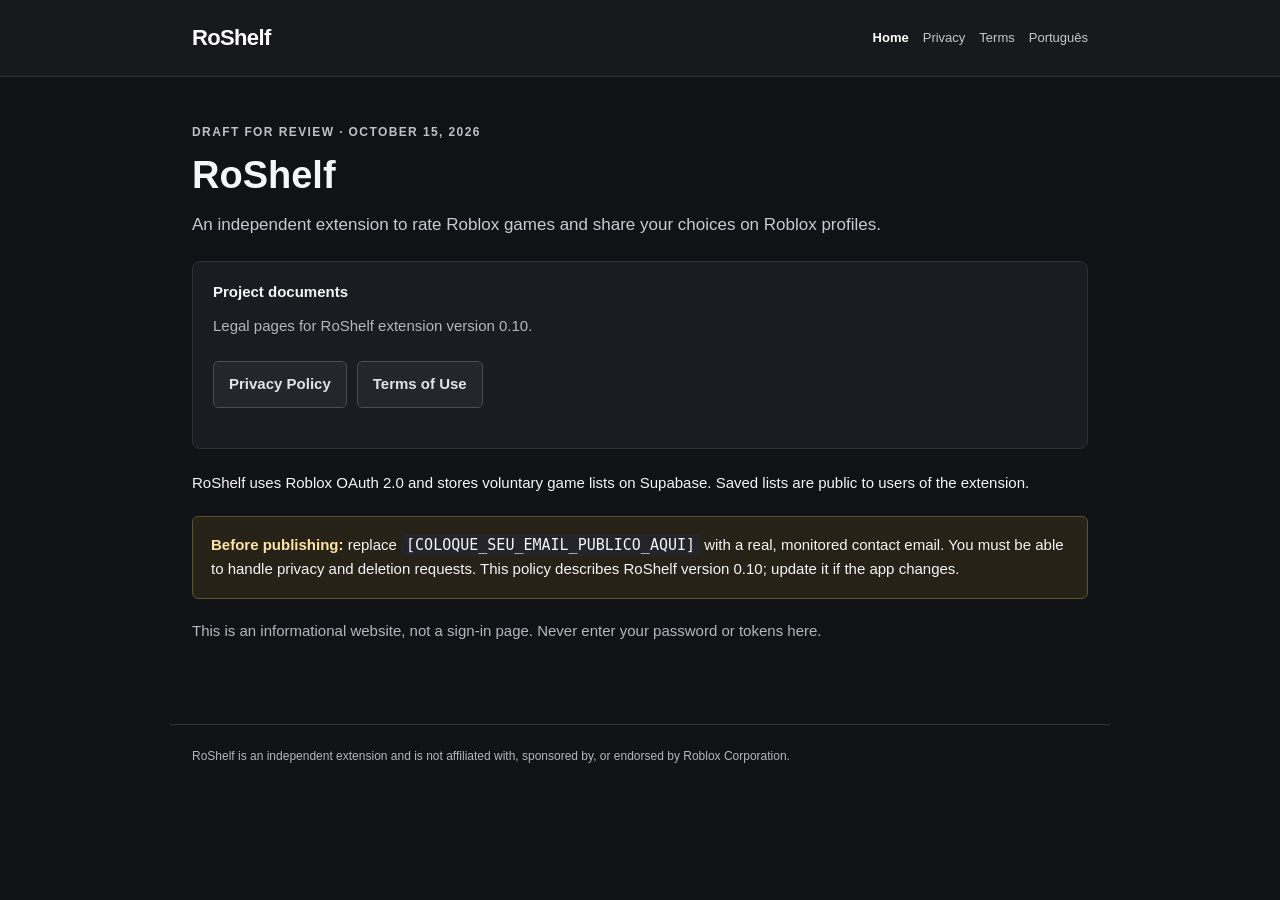
==== index-en.html @ 7918378f "Add files via upload" ====
<!doctype html><html lang="en"><head><meta charset="utf-8"><meta name="viewport" content="width=device-width,initial-scale=1"><meta name="robots" content="index,follow"><title>Home | RoShelf</title><meta name="description" content="Home do RoShelf, extensão independente de listas de jogos Roblox."><link rel="stylesheet" href="style.css"></head><body><header><div><a class="brand" href="index-en.html">RoShelf</a><nav aria-label="Navigation"><a class=current href="index-en.html">Home</a><a  href="privacy.html">Privacy</a><a  href="terms.html">Terms</a><a  href="index.html">Português</a></nav></div></header><main><p class="eyebrow">Draft for review · October 15, 2026</p><h1>RoShelf</h1><p class="lead">An independent extension to rate Roblox games and share your choices on Roblox profiles.</p><div class="panel"><strong>Project documents</strong><p class="muted">Legal pages for RoShelf extension version 0.10.</p><div class="links"><a href="privacy.html">Privacy Policy</a><a href="terms.html">Terms of Use</a></div></div><p>RoShelf uses Roblox OAuth 2.0 and stores voluntary game lists on Supabase. Saved lists are public to users of the extension.</p><aside class="note"><strong>Before publishing:</strong> replace <code>[COLOQUE_SEU_EMAIL_PUBLICO_AQUI]</code> with a real, monitored contact email. You must be able to handle privacy and deletion requests. This policy describes RoShelf version 0.10; update it if the app changes.</aside><p class="muted">This is an informational website, not a sign-in page. Never enter your password or tokens here.</p></main><footer>RoShelf is an independent extension and is not affiliated with, sponsored by, or endorsed by Roblox Corporation.</footer></body></html>
---- style.css ----
:root{color-scheme:dark;--bg:#111216;--panel:#1b1c21;--line:#303137;--txt:#f5f6f7;--muted:#b6b7bd;--accent:#eeeeef}*{box-sizing:border-box}body{margin:0;background:var(--bg);font-family:Arial,Helvetica,sans-serif;color:var(--txt);line-height:1.65;font-size:15px}a{color:#e2e3e6;text-underline-offset:3px}a:hover{color:white}header{border-bottom:1px solid var(--line);background:#18191d}header>div{max-width:940px;margin:auto;padding:20px 22px;display:flex;align-items:center;justify-content:space-between;gap:20px}nav{display:flex;flex-wrap:wrap;gap:14px;font-size:13px}nav a{text-decoration:none;color:#c6c7cc}nav a.current{color:#fff;font-weight:700}.brand{color:white;text-decoration:none;font-size:22px;font-weight:850;letter-spacing:-.65px}main{max-width:940px;margin:0 auto;padding:36px 22px 70px}.lead{font-size:17px;color:#c9cbd0;max-width:750px}.eyebrow{font-size:12px;text-transform:uppercase;letter-spacing:1.4px;color:#bfc1c7;font-weight:700}h1{font-size:clamp(27px,5vw,38px);line-height:1.2;margin:10px 0 12px}h2{font-size:19px;margin:32px 0 10px;border-top:1px solid #292b31;padding-top:25px}h3{font-size:16px;margin:18px 0 8px}p{margin:10px 0}li{margin:8px 0}ul{padding-left:22px}.note{padding:16px 18px;border:1px solid #5e5130;background:#272218;border-radius:6px;margin:20px 0}.note strong{color:#ffe5a4}.panel{border:1px solid var(--line);background:var(--panel);border-radius:8px;padding:18px 20px;margin:22px 0}.muted{color:var(--muted)}.links{display:flex;gap:10px;flex-wrap:wrap;margin:22px 0}.links a{border:1px solid #4a4b53;background:#25262c;border-radius:5px;padding:10px 15px;text-decoration:none;font-weight:700}.links a:hover{background:#35363e}footer{border-top:1px solid var(--line);color:var(--muted);padding:22px;max-width:940px;margin:auto;font-size:12px}.meta{font-size:13px;color:var(--muted)}code{font-family:Consolas,monospace;background:#24252b;padding:2px 5px;border-radius:4px;overflow-wrap:anywhere}@media(max-width:600px){header>div{display:block}nav{margin-top:8px}main{padding-top:24px}}
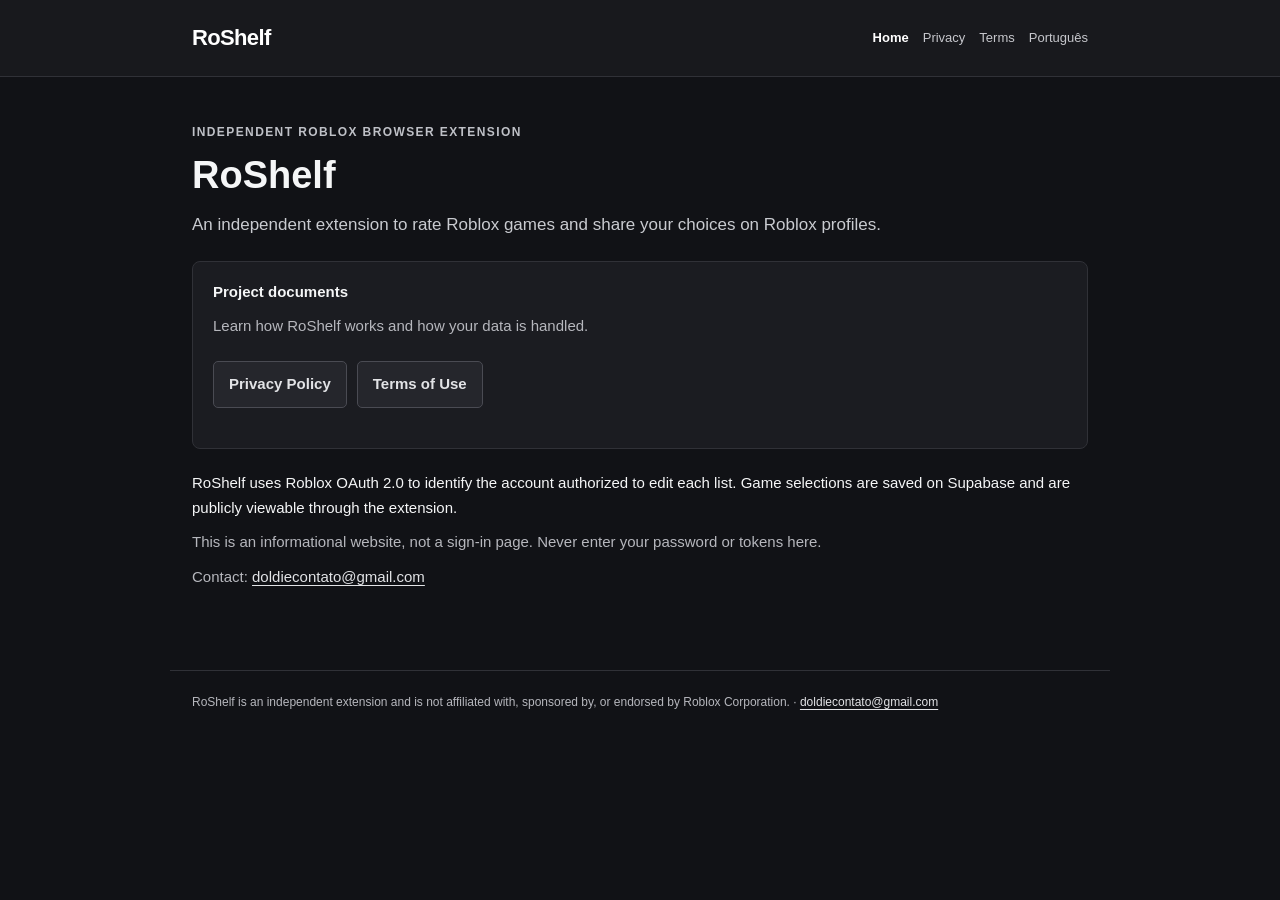
==== commit 54d00022: "Add files via upload" ====
--- a/index-en.html
+++ b/index-en.html
@@ -1 +1,83 @@
-<!doctype html><html lang="en"><head><meta charset="utf-8"><meta name="viewport" content="width=device-width,initial-scale=1"><meta name="robots" content="index,follow"><title>Home | RoShelf</title><meta name="description" content="Home do RoShelf, extensão independente de listas de jogos Roblox."><link rel="stylesheet" href="style.css"></head><body><header><div><a class="brand" href="index-en.html">RoShelf</a><nav aria-label="Navigation"><a class=current href="index-en.html">Home</a><a  href="privacy.html">Privacy</a><a  href="terms.html">Terms</a><a  href="index.html">Português</a></nav></div></header><main><p class="eyebrow">Draft for review · October 15, 2026</p><h1>RoShelf</h1><p class="lead">An independent extension to rate Roblox games and share your choices on Roblox profiles.</p><div class="panel"><strong>Project documents</strong><p class="muted">Legal pages for RoShelf extension version 0.10.</p><div class="links"><a href="privacy.html">Privacy Policy</a><a href="terms.html">Terms of Use</a></div></div><p>RoShelf uses Roblox OAuth 2.0 and stores voluntary game lists on Supabase. Saved lists are public to users of the extension.</p><aside class="note"><strong>Before publishing:</strong> replace <code>[COLOQUE_SEU_EMAIL_PUBLICO_AQUI]</code> with a real, monitored contact email. You must be able to handle privacy and deletion requests. This policy describes RoShelf version 0.10; update it if the app changes.</aside><p class="muted">This is an informational website, not a sign-in page. Never enter your password or tokens here.</p></main><footer>RoShelf is an independent extension and is not affiliated with, sponsored by, or endorsed by Roblox Corporation.</footer></body></html>+<!DOCTYPE html>
+<html lang="en">
+ <head>
+  <meta charset="utf-8"/>
+  <meta content="width=device-width,initial-scale=1" name="viewport"/>
+  <meta content="index,follow" name="robots"/>
+  <title>
+   Home | RoShelf
+  </title>
+  <meta content="RoShelf is an independent browser extension for organizing Roblox games and viewing shared lists." name="description"/>
+  <link href="style.css" rel="stylesheet"/>
+ </head>
+ <body>
+  <header>
+   <div>
+    <a class="brand" href="index-en.html">
+     RoShelf
+    </a>
+    <nav aria-label="Navigation">
+     <a class="current" href="index-en.html">
+      Home
+     </a>
+     <a href="privacy.html">
+      Privacy
+     </a>
+     <a href="terms.html">
+      Terms
+     </a>
+     <a href="index.html">
+      Português
+     </a>
+    </nav>
+   </div>
+  </header>
+  <main>
+   <p class="eyebrow">
+    INDEPENDENT ROBLOX BROWSER EXTENSION
+   </p>
+   <h1>
+    RoShelf
+   </h1>
+   <p class="lead">
+    An independent extension to rate Roblox games and share your choices on Roblox profiles.
+   </p>
+   <div class="panel">
+    <strong>
+     Project documents
+    </strong>
+    <p class="muted">
+     Learn how RoShelf works and how your data is handled.
+    </p>
+    <div class="links">
+     <a href="privacy.html">
+      Privacy Policy
+     </a>
+     <a href="terms.html">
+      Terms of Use
+     </a>
+    </div>
+   </div>
+   <p>
+    RoShelf uses Roblox OAuth 2.0 to identify the account authorized to edit each list. Game selections are saved on Supabase and are publicly viewable through the extension.
+   </p>
+   <p class="muted">
+    This is an informational website, not a sign-in page. Never enter your password or tokens here.
+   </p>
+   <p class="muted">
+    Contact:
+    <a href="mailto:doldiecontato@gmail.com">
+     doldiecontato@gmail.com
+    </a>
+   </p>
+  </main>
+  <footer>
+   RoShelf is an independent extension and is not affiliated with, sponsored by, or endorsed by Roblox Corporation.
+   ·
+   <a href="mailto:doldiecontato@gmail.com">
+    doldiecontato@gmail.com
+   </a>
+  </footer>
+ </body>
+</html>
+
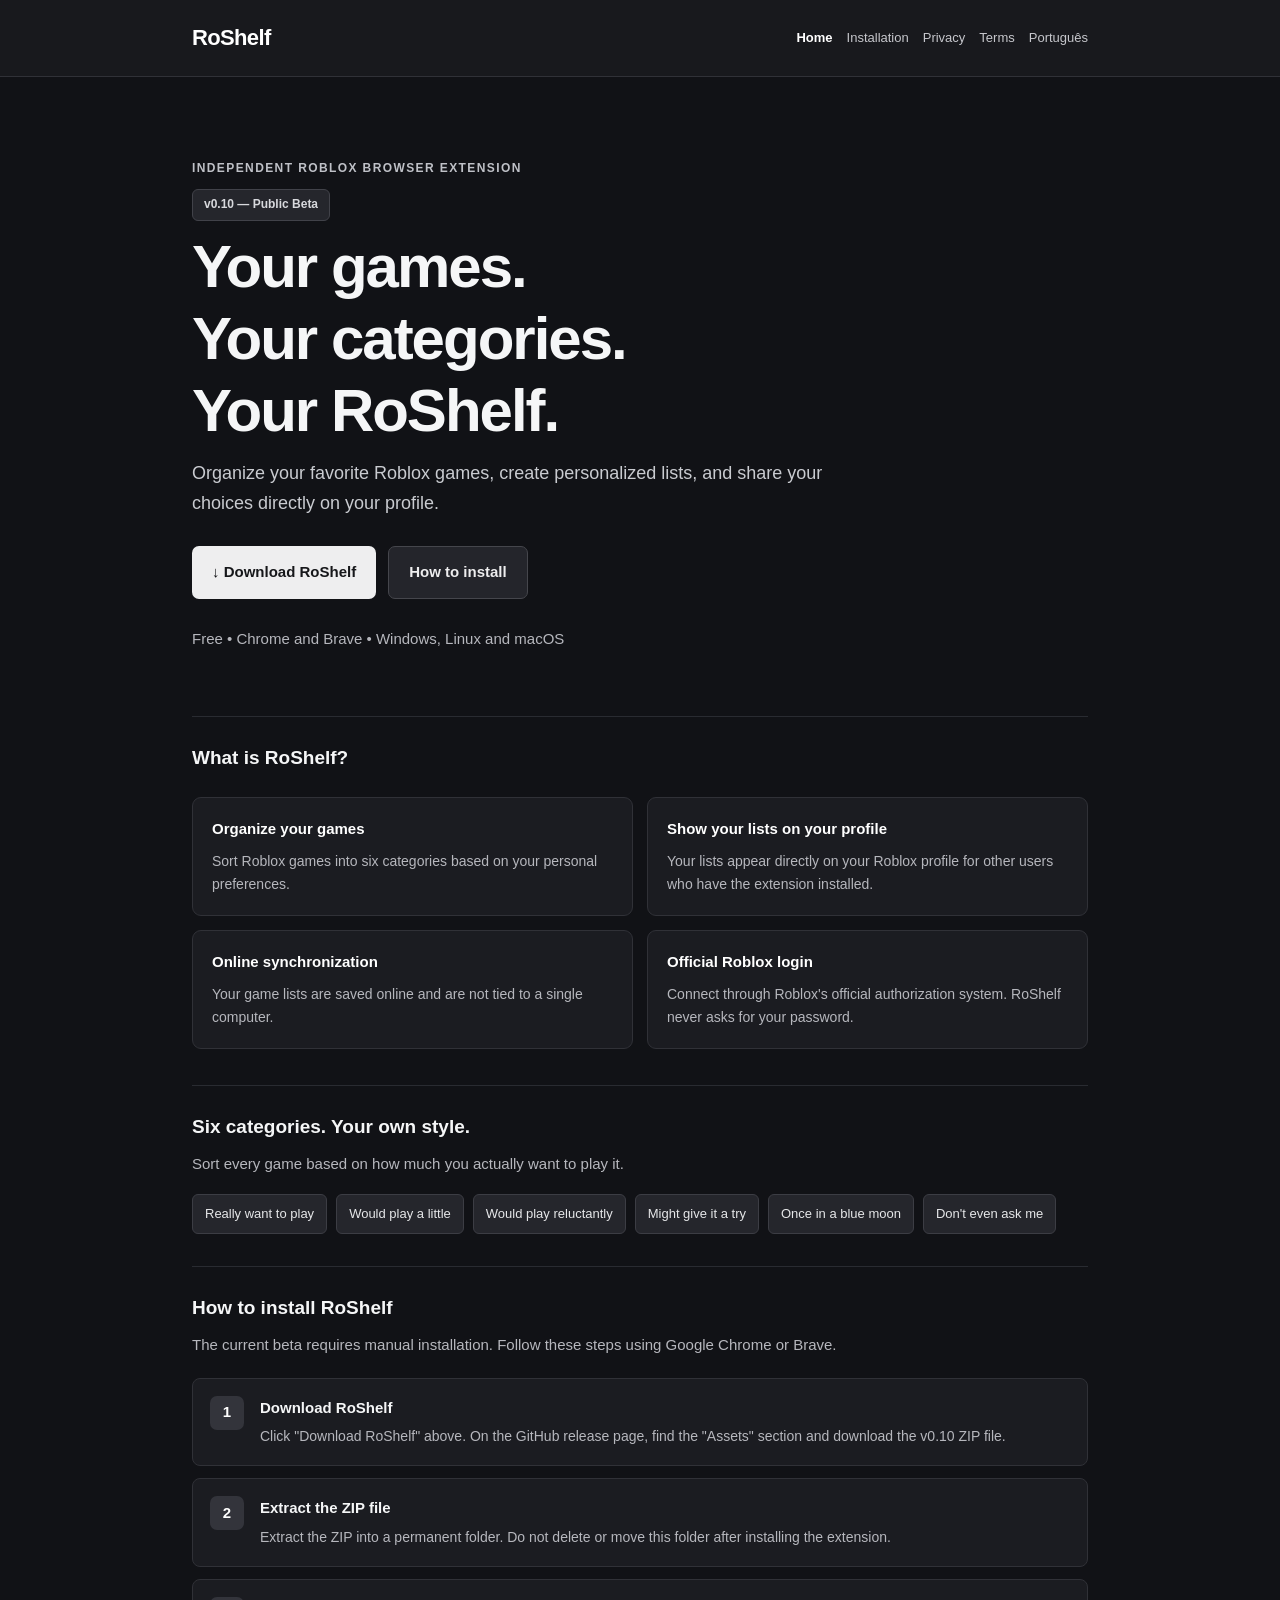
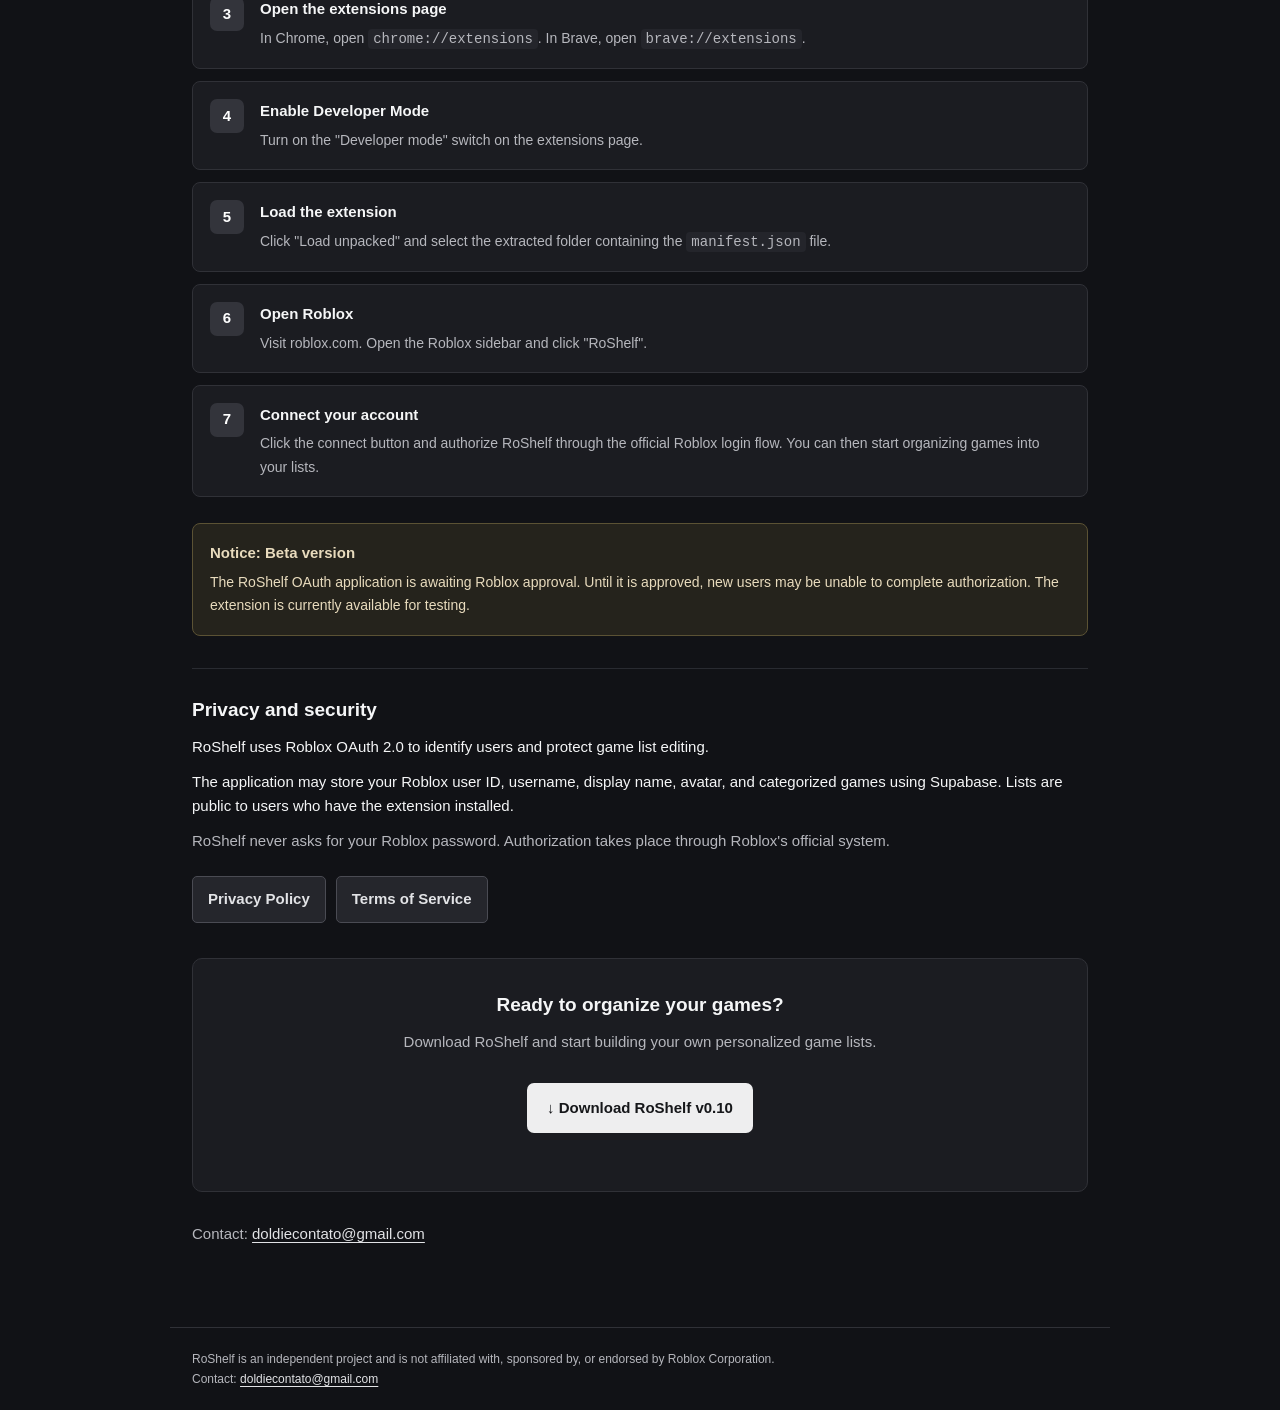
==== commit fbfb94fd: "Revamp index-en.html for RoShelf extension Updated the HTML structure and content for the RoShelf ex" ====
--- a/index-en.html
+++ b/index-en.html
@@ -1,83 +1,562 @@
+
 <!DOCTYPE html>
 <html lang="en">
- <head>
-  <meta charset="utf-8"/>
-  <meta content="width=device-width,initial-scale=1" name="viewport"/>
-  <meta content="index,follow" name="robots"/>
-  <title>
-   Home | RoShelf
-  </title>
-  <meta content="RoShelf is an independent browser extension for organizing Roblox games and viewing shared lists." name="description"/>
-  <link href="style.css" rel="stylesheet"/>
- </head>
- <body>
-  <header>
-   <div>
-    <a class="brand" href="index-en.html">
-     RoShelf
+<head>
+  <meta charset="UTF-8">
+  <meta name="viewport" content="width=device-width, initial-scale=1">
+
+  <title>RoShelf — Organize Your Roblox Games</title>
+  <meta name="description" content="Install RoShelf to organize Roblox games into categories and share your lists on your profile.">
+
+  <link rel="stylesheet" href="style.css">
+
+  <style>
+    .hero {
+      padding: 36px 0 22px;
+    }
+
+    .hero h1 {
+      font-size: clamp(36px, 7vw, 60px);
+      letter-spacing: -2px;
+    }
+
+    .hero .lead {
+      max-width: 660px;
+      font-size: 18px;
+    }
+
+    .version {
+      display: inline-block;
+      padding: 5px 11px;
+      background: #25262c;
+      border: 1px solid #414249;
+      border-radius: 6px;
+      color: #d8d9dd;
+      font-size: 12px;
+      font-weight: bold;
+    }
+
+    .buttons {
+      display: flex;
+      gap: 12px;
+      flex-wrap: wrap;
+      margin: 28px 0;
+    }
+
+    .btn {
+      display: inline-flex;
+      align-items: center;
+      justify-content: center;
+      padding: 13px 20px;
+      border-radius: 7px;
+      text-decoration: none;
+      font-weight: 700;
+      transition: background .2s;
+    }
+
+    .btn-primary {
+      background: #eeeeef;
+      color: #16171a;
+    }
+
+    .btn-primary:hover {
+      background: #cfd0d4;
+      color: #16171a;
+    }
+
+    .btn-secondary {
+      background: #24252b;
+      color: #eeeeef;
+      border: 1px solid #45464c;
+    }
+
+    .btn-secondary:hover {
+      background: #34353b;
+    }
+
+    .feature-grid {
+      display: grid;
+      grid-template-columns: repeat(2, 1fr);
+      gap: 14px;
+      margin: 24px 0 36px;
+    }
+
+    .feature {
+      background: #1b1c21;
+      border: 1px solid #303137;
+      border-radius: 9px;
+      padding: 19px;
+    }
+
+    .feature strong {
+      display: block;
+      margin-bottom: 8px;
+      color: #fff;
+    }
+
+    .feature p {
+      color: #b6b7bd;
+      font-size: 14px;
+      margin: 0;
+    }
+
+    .steps {
+      display: grid;
+      gap: 12px;
+      margin-top: 20px;
+    }
+
+    .step {
+      display: flex;
+      gap: 16px;
+      align-items: flex-start;
+      padding: 17px;
+      background: #1b1c21;
+      border: 1px solid #303137;
+      border-radius: 8px;
+    }
+
+    .number {
+      display: flex;
+      justify-content: center;
+      align-items: center;
+      min-width: 34px;
+      height: 34px;
+      border-radius: 7px;
+      background: #33343b;
+      color: #fff;
+      font-weight: bold;
+    }
+
+    .step strong {
+      display: block;
+      margin-bottom: 5px;
+    }
+
+    .step p {
+      margin: 0;
+      color: #b6b7bd;
+      font-size: 14px;
+    }
+
+    .categories {
+      display: flex;
+      flex-wrap: wrap;
+      gap: 9px;
+      margin-top: 17px;
+    }
+
+    .category {
+      background: #25262c;
+      border: 1px solid #3c3d44;
+      padding: 8px 12px;
+      border-radius: 6px;
+      font-size: 13px;
+      color: #e6e7e9;
+    }
+
+    .notice {
+      background: #25231c;
+      border: 1px solid #5b5234;
+      border-radius: 8px;
+      padding: 17px;
+      margin: 26px 0;
+      color: #e8dbbd;
+    }
+
+    .notice strong {
+      display: block;
+      margin-bottom: 6px;
+    }
+
+    .notice p {
+      margin: 0;
+      font-size: 14px;
+    }
+
+    .install-bottom {
+      text-align: center;
+      background: #1b1c21;
+      border: 1px solid #303137;
+      padding: 30px 20px;
+      border-radius: 10px;
+      margin-top: 35px;
+    }
+
+    .install-bottom .buttons {
+      justify-content: center;
+    }
+
+    @media (max-width: 600px) {
+      .feature-grid {
+        grid-template-columns: 1fr;
+      }
+
+      .hero {
+        padding-top: 15px;
+      }
+
+      .buttons .btn {
+        width: 100%;
+      }
+    }
+  </style>
+</head>
+
+<body>
+
+<header>
+  <div>
+    <a class="brand" href="index-en.html">RoShelf</a>
+
+    <nav aria-label="Navigation">
+      <a class="current" href="index-en.html">Home</a>
+      <a href="#installation">Installation</a>
+      <a href="privacy.html">Privacy</a>
+      <a href="terms.html">Terms</a>
+      <a href="index.html">Português</a>
+    </nav>
+  </div>
+</header>
+
+<main>
+
+  <!-- HERO -->
+
+  <section class="hero">
+
+    <p class="eyebrow">
+      INDEPENDENT ROBLOX BROWSER EXTENSION
+    </p>
+
+    <span class="version">v0.10 — Public Beta</span>
+
+    <h1>
+      Your games.<br>
+      Your categories.<br>
+      Your RoShelf.
+    </h1>
+
+    <p class="lead">
+      Organize your favorite Roblox games,
+      create personalized lists, and share
+      your choices directly on your profile.
+    </p>
+
+    <div class="buttons">
+      <a class="btn btn-primary"
+         href="https://github.com/Doudks/roshelf/releases/tag/v0.10.0"
+         target="_blank"
+         rel="noopener noreferrer">
+        ↓ Download RoShelf
+      </a>
+
+      <a class="btn btn-secondary" href="#installation">
+        How to install
+      </a>
+    </div>
+
+    <p class="muted">
+      Free • Chrome and Brave • Windows, Linux and macOS
+    </p>
+
+  </section>
+
+
+  <!-- FEATURES -->
+
+  <h2>What is RoShelf?</h2>
+
+  <div class="feature-grid">
+
+    <div class="feature">
+      <strong>Organize your games</strong>
+      <p>
+        Sort Roblox games into six categories
+        based on your personal preferences.
+      </p>
+    </div>
+
+    <div class="feature">
+      <strong>Show your lists on your profile</strong>
+      <p>
+        Your lists appear directly on your
+        Roblox profile for other users
+        who have the extension installed.
+      </p>
+    </div>
+
+    <div class="feature">
+      <strong>Online synchronization</strong>
+      <p>
+        Your game lists are saved online
+        and are not tied to a single computer.
+      </p>
+    </div>
+
+    <div class="feature">
+      <strong>Official Roblox login</strong>
+      <p>
+        Connect through Roblox's official
+        authorization system.
+        RoShelf never asks for your password.
+      </p>
+    </div>
+
+  </div>
+
+
+  <!-- CATEGORIES -->
+
+  <h2>Six categories. Your own style.</h2>
+
+  <p class="muted">
+    Sort every game based on how much
+    you actually want to play it.
+  </p>
+
+  <div class="categories">
+
+    <span class="category">
+      Really want to play
+    </span>
+
+    <span class="category">
+      Would play a little
+    </span>
+
+    <span class="category">
+      Would play reluctantly
+    </span>
+
+    <span class="category">
+      Might give it a try
+    </span>
+
+    <span class="category">
+      Once in a blue moon
+    </span>
+
+    <span class="category">
+      Don't even ask me
+    </span>
+
+  </div>
+
+
+  <!-- INSTALLATION -->
+
+  <section id="installation">
+
+    <h2>How to install RoShelf</h2>
+
+    <p class="muted">
+      The current beta requires manual installation.
+      Follow these steps using Google Chrome or Brave.
+    </p>
+
+    <div class="steps">
+
+      <div class="step">
+        <span class="number">1</span>
+        <div>
+          <strong>Download RoShelf</strong>
+          <p>
+            Click "Download RoShelf" above.
+            On the GitHub release page,
+            find the "Assets" section
+            and download the v0.10 ZIP file.
+          </p>
+        </div>
+      </div>
+
+      <div class="step">
+        <span class="number">2</span>
+        <div>
+          <strong>Extract the ZIP file</strong>
+          <p>
+            Extract the ZIP into a permanent folder.
+            Do not delete or move this folder
+            after installing the extension.
+          </p>
+        </div>
+      </div>
+
+      <div class="step">
+        <span class="number">3</span>
+        <div>
+          <strong>Open the extensions page</strong>
+          <p>
+            In Chrome, open
+            <code>chrome://extensions</code>.
+            In Brave, open
+            <code>brave://extensions</code>.
+          </p>
+        </div>
+      </div>
+
+      <div class="step">
+        <span class="number">4</span>
+        <div>
+          <strong>Enable Developer Mode</strong>
+          <p>
+            Turn on the "Developer mode"
+            switch on the extensions page.
+          </p>
+        </div>
+      </div>
+
+      <div class="step">
+        <span class="number">5</span>
+        <div>
+          <strong>Load the extension</strong>
+          <p>
+            Click "Load unpacked" and
+            select the extracted folder
+            containing the
+            <code>manifest.json</code> file.
+          </p>
+        </div>
+      </div>
+
+      <div class="step">
+        <span class="number">6</span>
+        <div>
+          <strong>Open Roblox</strong>
+          <p>
+            Visit roblox.com.
+            Open the Roblox sidebar
+            and click "RoShelf".
+          </p>
+        </div>
+      </div>
+
+      <div class="step">
+        <span class="number">7</span>
+        <div>
+          <strong>Connect your account</strong>
+          <p>
+            Click the connect button
+            and authorize RoShelf through
+            the official Roblox login flow.
+            You can then start organizing
+            games into your lists.
+          </p>
+        </div>
+      </div>
+
+    </div>
+
+  </section>
+
+
+  <!-- BETA NOTICE -->
+
+  <div class="notice">
+
+    <strong>Notice: Beta version</strong>
+
+    <p>
+      The RoShelf OAuth application
+      is awaiting Roblox approval.
+      Until it is approved,
+      new users may be unable
+      to complete authorization.
+      The extension is currently
+      available for testing.
+    </p>
+
+  </div>
+
+
+  <!-- PRIVACY -->
+
+  <h2>Privacy and security</h2>
+
+  <p>
+    RoShelf uses Roblox OAuth 2.0
+    to identify users and protect
+    game list editing.
+  </p>
+
+  <p>
+    The application may store your
+    Roblox user ID, username,
+    display name, avatar,
+    and categorized games
+    using Supabase.
+    Lists are public to users
+    who have the extension installed.
+  </p>
+
+  <p class="muted">
+    RoShelf never asks for your Roblox password.
+    Authorization takes place through
+    Roblox's official system.
+  </p>
+
+  <div class="links">
+
+    <a href="privacy.html">
+      Privacy Policy
     </a>
-    <nav aria-label="Navigation">
-     <a class="current" href="index-en.html">
-      Home
-     </a>
-     <a href="privacy.html">
-      Privacy
-     </a>
-     <a href="terms.html">
-      Terms
-     </a>
-     <a href="index.html">
-      Português
-     </a>
-    </nav>
-   </div>
-  </header>
-  <main>
-   <p class="eyebrow">
-    INDEPENDENT ROBLOX BROWSER EXTENSION
-   </p>
-   <h1>
-    RoShelf
-   </h1>
-   <p class="lead">
-    An independent extension to rate Roblox games and share your choices on Roblox profiles.
-   </p>
-   <div class="panel">
-    <strong>
-     Project documents
-    </strong>
+
+    <a href="terms.html">
+      Terms of Service
+    </a>
+
+  </div>
+
+
+  <!-- FINAL DOWNLOAD -->
+
+  <section class="install-bottom">
+
+    <h2 style="border:0; padding:0; margin:0;">
+      Ready to organize your games?
+    </h2>
+
     <p class="muted">
-     Learn how RoShelf works and how your data is handled.
+      Download RoShelf and start building
+      your own personalized game lists.
     </p>
-    <div class="links">
-     <a href="privacy.html">
-      Privacy Policy
-     </a>
-     <a href="terms.html">
-      Terms of Use
-     </a>
-    </div>
-   </div>
-   <p>
-    RoShelf uses Roblox OAuth 2.0 to identify the account authorized to edit each list. Game selections are saved on Supabase and are publicly viewable through the extension.
-   </p>
-   <p class="muted">
-    This is an informational website, not a sign-in page. Never enter your password or tokens here.
-   </p>
-   <p class="muted">
+
+    <div class="buttons">
+
+      <a class="btn btn-primary"
+         href="https://github.com/Doudks/roshelf/releases/tag/v0.10.0"
+         target="_blank"
+         rel="noopener noreferrer">
+        ↓ Download RoShelf v0.10
+      </a>
+
+    </div>
+
+  </section>
+
+
+  <!-- CONTACT -->
+
+  <p class="muted" style="margin-top:30px;">
     Contact:
     <a href="mailto:doldiecontato@gmail.com">
-     doldiecontato@gmail.com
+      doldiecontato@gmail.com
     </a>
-   </p>
-  </main>
-  <footer>
-   RoShelf is an independent extension and is not affiliated with, sponsored by, or endorsed by Roblox Corporation.
-   ·
-   <a href="mailto:doldiecontato@gmail.com">
+  </p>
+
+</main>
+
+<footer>
+  RoShelf is an independent project
+  and is not affiliated with,
+  sponsored by, or endorsed by
+  Roblox Corporation.
+  <br>
+  Contact:
+  <a href="mailto:doldiecontato@gmail.com">
     doldiecontato@gmail.com
-   </a>
-  </footer>
- </body>
+  </a>
+</footer>
+
+</body>
 </html>
-
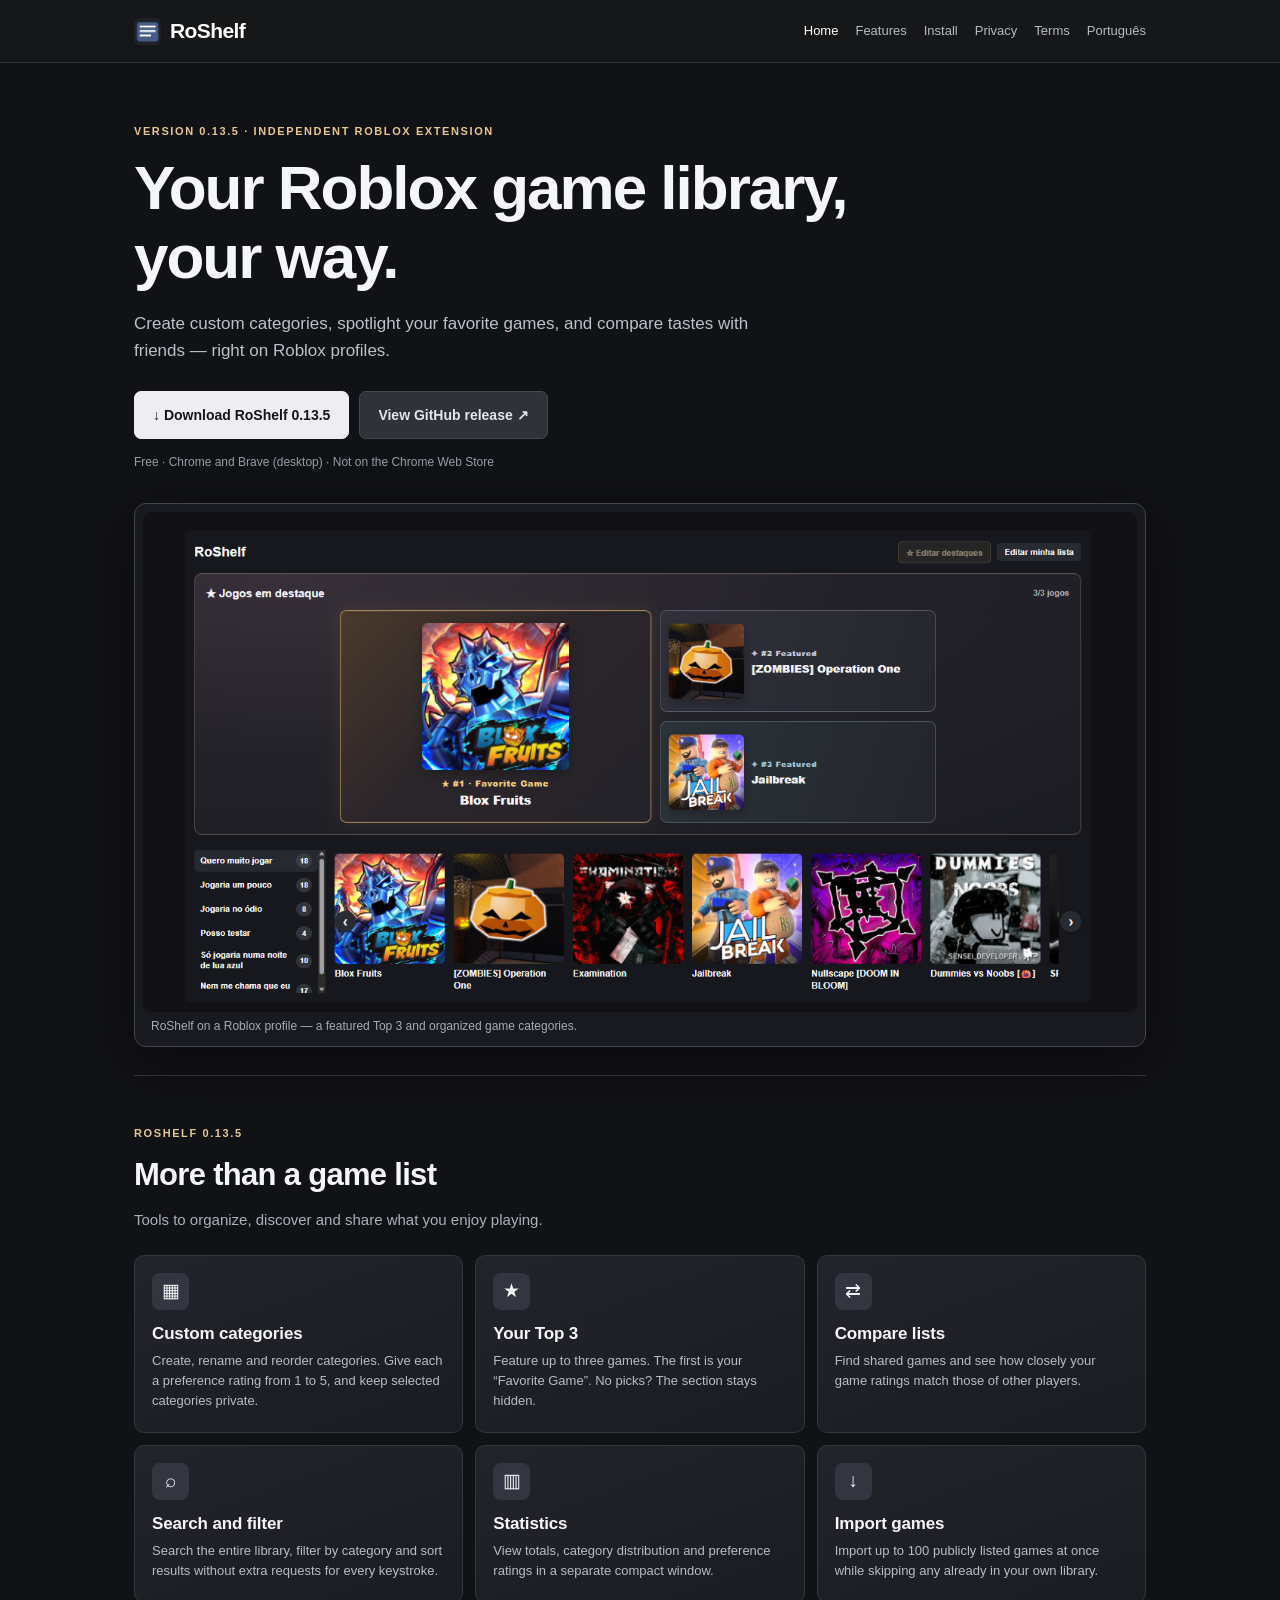
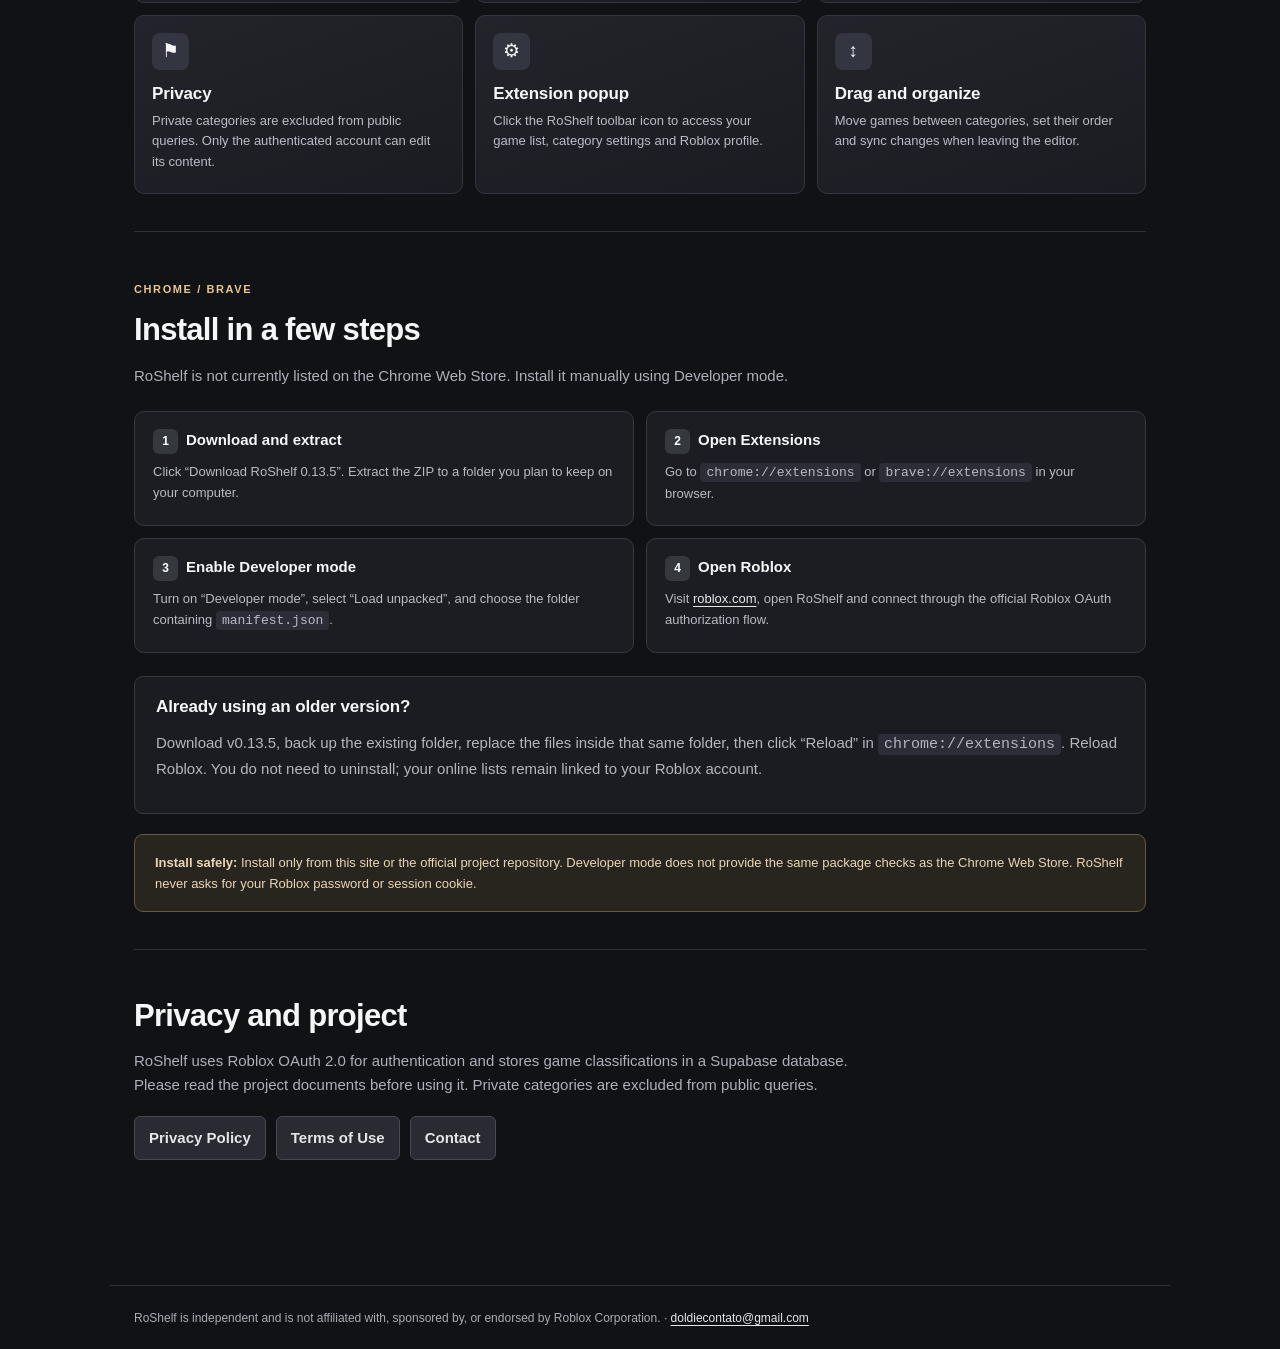
==== commit 40c17fdb: "Add files via upload" ====
--- a/index-en.html
+++ b/index-en.html
@@ -1,562 +1,37 @@
-
-<!DOCTYPE html>
+<!doctype html>
 <html lang="en">
 <head>
-  <meta charset="UTF-8">
-  <meta name="viewport" content="width=device-width, initial-scale=1">
-
-  <title>RoShelf — Organize Your Roblox Games</title>
-  <meta name="description" content="Install RoShelf to organize Roblox games into categories and share your lists on your profile.">
-
-  <link rel="stylesheet" href="style.css">
-
-  <style>
-    .hero {
-      padding: 36px 0 22px;
-    }
-
-    .hero h1 {
-      font-size: clamp(36px, 7vw, 60px);
-      letter-spacing: -2px;
-    }
-
-    .hero .lead {
-      max-width: 660px;
-      font-size: 18px;
-    }
-
-    .version {
-      display: inline-block;
-      padding: 5px 11px;
-      background: #25262c;
-      border: 1px solid #414249;
-      border-radius: 6px;
-      color: #d8d9dd;
-      font-size: 12px;
-      font-weight: bold;
-    }
-
-    .buttons {
-      display: flex;
-      gap: 12px;
-      flex-wrap: wrap;
-      margin: 28px 0;
-    }
-
-    .btn {
-      display: inline-flex;
-      align-items: center;
-      justify-content: center;
-      padding: 13px 20px;
-      border-radius: 7px;
-      text-decoration: none;
-      font-weight: 700;
-      transition: background .2s;
-    }
-
-    .btn-primary {
-      background: #eeeeef;
-      color: #16171a;
-    }
-
-    .btn-primary:hover {
-      background: #cfd0d4;
-      color: #16171a;
-    }
-
-    .btn-secondary {
-      background: #24252b;
-      color: #eeeeef;
-      border: 1px solid #45464c;
-    }
-
-    .btn-secondary:hover {
-      background: #34353b;
-    }
-
-    .feature-grid {
-      display: grid;
-      grid-template-columns: repeat(2, 1fr);
-      gap: 14px;
-      margin: 24px 0 36px;
-    }
-
-    .feature {
-      background: #1b1c21;
-      border: 1px solid #303137;
-      border-radius: 9px;
-      padding: 19px;
-    }
-
-    .feature strong {
-      display: block;
-      margin-bottom: 8px;
-      color: #fff;
-    }
-
-    .feature p {
-      color: #b6b7bd;
-      font-size: 14px;
-      margin: 0;
-    }
-
-    .steps {
-      display: grid;
-      gap: 12px;
-      margin-top: 20px;
-    }
-
-    .step {
-      display: flex;
-      gap: 16px;
-      align-items: flex-start;
-      padding: 17px;
-      background: #1b1c21;
-      border: 1px solid #303137;
-      border-radius: 8px;
-    }
-
-    .number {
-      display: flex;
-      justify-content: center;
-      align-items: center;
-      min-width: 34px;
-      height: 34px;
-      border-radius: 7px;
-      background: #33343b;
-      color: #fff;
-      font-weight: bold;
-    }
-
-    .step strong {
-      display: block;
-      margin-bottom: 5px;
-    }
-
-    .step p {
-      margin: 0;
-      color: #b6b7bd;
-      font-size: 14px;
-    }
-
-    .categories {
-      display: flex;
-      flex-wrap: wrap;
-      gap: 9px;
-      margin-top: 17px;
-    }
-
-    .category {
-      background: #25262c;
-      border: 1px solid #3c3d44;
-      padding: 8px 12px;
-      border-radius: 6px;
-      font-size: 13px;
-      color: #e6e7e9;
-    }
-
-    .notice {
-      background: #25231c;
-      border: 1px solid #5b5234;
-      border-radius: 8px;
-      padding: 17px;
-      margin: 26px 0;
-      color: #e8dbbd;
-    }
-
-    .notice strong {
-      display: block;
-      margin-bottom: 6px;
-    }
-
-    .notice p {
-      margin: 0;
-      font-size: 14px;
-    }
-
-    .install-bottom {
-      text-align: center;
-      background: #1b1c21;
-      border: 1px solid #303137;
-      padding: 30px 20px;
-      border-radius: 10px;
-      margin-top: 35px;
-    }
-
-    .install-bottom .buttons {
-      justify-content: center;
-    }
-
-    @media (max-width: 600px) {
-      .feature-grid {
-        grid-template-columns: 1fr;
-      }
-
-      .hero {
-        padding-top: 15px;
-      }
-
-      .buttons .btn {
-        width: 100%;
-      }
-    }
-  </style>
+  <meta charset="utf-8"><meta name="viewport" content="width=device-width,initial-scale=1">
+  <meta name="description" content="RoShelf v0.13.5: custom and private categories, favorite Top 3, list comparison, search, statistics, and game import for Roblox.">
+  <meta name="theme-color" content="#111216">
+  <link rel="icon" type="image/png" href="assets/icon128.png">
+  <link rel="alternate" hreflang="pt-BR" href="index.html">
+  <link rel="alternate" hreflang="en" href="index-en.html">
+  <link rel="stylesheet" href="style.css"><title>RoShelf v0.13.5 | Organize and share Roblox games</title>
 </head>
-
 <body>
-
-<header>
-  <div>
-    <a class="brand" href="index-en.html">RoShelf</a>
-
-    <nav aria-label="Navigation">
-      <a class="current" href="index-en.html">Home</a>
-      <a href="#installation">Installation</a>
-      <a href="privacy.html">Privacy</a>
-      <a href="terms.html">Terms</a>
-      <a href="index.html">Português</a>
-    </nav>
-  </div>
-</header>
-
+<header><div><a class="brand" href="index-en.html"><img src="assets/icon128.png" alt="">RoShelf</a>
+<nav aria-label="Navigation"><a class="current" href="index-en.html">Home</a><a href="#features">Features</a><a href="#install">Install</a><a href="privacy.html">Privacy</a><a href="terms.html">Terms</a><a href="index.html">Português</a></nav></div></header>
 <main>
-
-  <!-- HERO -->
-
-  <section class="hero">
-
-    <p class="eyebrow">
-      INDEPENDENT ROBLOX BROWSER EXTENSION
-    </p>
-
-    <span class="version">v0.10 — Public Beta</span>
-
-    <h1>
-      Your games.<br>
-      Your categories.<br>
-      Your RoShelf.
-    </h1>
-
-    <p class="lead">
-      Organize your favorite Roblox games,
-      create personalized lists, and share
-      your choices directly on your profile.
-    </p>
-
-    <div class="buttons">
-      <a class="btn btn-primary"
-         href="https://github.com/Doudks/roshelf/releases/tag/v0.10.0"
-         target="_blank"
-         rel="noopener noreferrer">
-        ↓ Download RoShelf
-      </a>
-
-      <a class="btn btn-secondary" href="#installation">
-        How to install
-      </a>
-    </div>
-
-    <p class="muted">
-      Free • Chrome and Brave • Windows, Linux and macOS
-    </p>
-
-  </section>
-
-
-  <!-- FEATURES -->
-
-  <h2>What is RoShelf?</h2>
-
-  <div class="feature-grid">
-
-    <div class="feature">
-      <strong>Organize your games</strong>
-      <p>
-        Sort Roblox games into six categories
-        based on your personal preferences.
-      </p>
-    </div>
-
-    <div class="feature">
-      <strong>Show your lists on your profile</strong>
-      <p>
-        Your lists appear directly on your
-        Roblox profile for other users
-        who have the extension installed.
-      </p>
-    </div>
-
-    <div class="feature">
-      <strong>Online synchronization</strong>
-      <p>
-        Your game lists are saved online
-        and are not tied to a single computer.
-      </p>
-    </div>
-
-    <div class="feature">
-      <strong>Official Roblox login</strong>
-      <p>
-        Connect through Roblox's official
-        authorization system.
-        RoShelf never asks for your password.
-      </p>
-    </div>
-
-  </div>
-
-
-  <!-- CATEGORIES -->
-
-  <h2>Six categories. Your own style.</h2>
-
-  <p class="muted">
-    Sort every game based on how much
-    you actually want to play it.
-  </p>
-
-  <div class="categories">
-
-    <span class="category">
-      Really want to play
-    </span>
-
-    <span class="category">
-      Would play a little
-    </span>
-
-    <span class="category">
-      Would play reluctantly
-    </span>
-
-    <span class="category">
-      Might give it a try
-    </span>
-
-    <span class="category">
-      Once in a blue moon
-    </span>
-
-    <span class="category">
-      Don't even ask me
-    </span>
-
-  </div>
-
-
-  <!-- INSTALLATION -->
-
-  <section id="installation">
-
-    <h2>How to install RoShelf</h2>
-
-    <p class="muted">
-      The current beta requires manual installation.
-      Follow these steps using Google Chrome or Brave.
-    </p>
-
-    <div class="steps">
-
-      <div class="step">
-        <span class="number">1</span>
-        <div>
-          <strong>Download RoShelf</strong>
-          <p>
-            Click "Download RoShelf" above.
-            On the GitHub release page,
-            find the "Assets" section
-            and download the v0.10 ZIP file.
-          </p>
-        </div>
-      </div>
-
-      <div class="step">
-        <span class="number">2</span>
-        <div>
-          <strong>Extract the ZIP file</strong>
-          <p>
-            Extract the ZIP into a permanent folder.
-            Do not delete or move this folder
-            after installing the extension.
-          </p>
-        </div>
-      </div>
-
-      <div class="step">
-        <span class="number">3</span>
-        <div>
-          <strong>Open the extensions page</strong>
-          <p>
-            In Chrome, open
-            <code>chrome://extensions</code>.
-            In Brave, open
-            <code>brave://extensions</code>.
-          </p>
-        </div>
-      </div>
-
-      <div class="step">
-        <span class="number">4</span>
-        <div>
-          <strong>Enable Developer Mode</strong>
-          <p>
-            Turn on the "Developer mode"
-            switch on the extensions page.
-          </p>
-        </div>
-      </div>
-
-      <div class="step">
-        <span class="number">5</span>
-        <div>
-          <strong>Load the extension</strong>
-          <p>
-            Click "Load unpacked" and
-            select the extracted folder
-            containing the
-            <code>manifest.json</code> file.
-          </p>
-        </div>
-      </div>
-
-      <div class="step">
-        <span class="number">6</span>
-        <div>
-          <strong>Open Roblox</strong>
-          <p>
-            Visit roblox.com.
-            Open the Roblox sidebar
-            and click "RoShelf".
-          </p>
-        </div>
-      </div>
-
-      <div class="step">
-        <span class="number">7</span>
-        <div>
-          <strong>Connect your account</strong>
-          <p>
-            Click the connect button
-            and authorize RoShelf through
-            the official Roblox login flow.
-            You can then start organizing
-            games into your lists.
-          </p>
-        </div>
-      </div>
-
-    </div>
-
-  </section>
-
-
-  <!-- BETA NOTICE -->
-
-  <div class="notice">
-
-    <strong>Notice: Beta version</strong>
-
-    <p>
-      The RoShelf OAuth application
-      is awaiting Roblox approval.
-      Until it is approved,
-      new users may be unable
-      to complete authorization.
-      The extension is currently
-      available for testing.
-    </p>
-
-  </div>
-
-
-  <!-- PRIVACY -->
-
-  <h2>Privacy and security</h2>
-
-  <p>
-    RoShelf uses Roblox OAuth 2.0
-    to identify users and protect
-    game list editing.
-  </p>
-
-  <p>
-    The application may store your
-    Roblox user ID, username,
-    display name, avatar,
-    and categorized games
-    using Supabase.
-    Lists are public to users
-    who have the extension installed.
-  </p>
-
-  <p class="muted">
-    RoShelf never asks for your Roblox password.
-    Authorization takes place through
-    Roblox's official system.
-  </p>
-
-  <div class="links">
-
-    <a href="privacy.html">
-      Privacy Policy
-    </a>
-
-    <a href="terms.html">
-      Terms of Service
-    </a>
-
-  </div>
-
-
-  <!-- FINAL DOWNLOAD -->
-
-  <section class="install-bottom">
-
-    <h2 style="border:0; padding:0; margin:0;">
-      Ready to organize your games?
-    </h2>
-
-    <p class="muted">
-      Download RoShelf and start building
-      your own personalized game lists.
-    </p>
-
-    <div class="buttons">
-
-      <a class="btn btn-primary"
-         href="https://github.com/Doudks/roshelf/releases/tag/v0.10.0"
-         target="_blank"
-         rel="noopener noreferrer">
-        ↓ Download RoShelf v0.10
-      </a>
-
-    </div>
-
-  </section>
-
-
-  <!-- CONTACT -->
-
-  <p class="muted" style="margin-top:30px;">
-    Contact:
-    <a href="mailto:doldiecontato@gmail.com">
-      doldiecontato@gmail.com
-    </a>
-  </p>
-
-</main>
-
-<footer>
-  RoShelf is an independent project
-  and is not affiliated with,
-  sponsored by, or endorsed by
-  Roblox Corporation.
-  <br>
-  Contact:
-  <a href="mailto:doldiecontato@gmail.com">
-    doldiecontato@gmail.com
-  </a>
-</footer>
-
-</body>
-</html>
+<section class="hero"><p class="eyebrow">VERSION 0.13.5 · INDEPENDENT ROBLOX EXTENSION</p><h1>Your Roblox game library, your way.</h1><p class="lead">Create custom categories, spotlight your favorite games, and compare tastes with friends — right on Roblox profiles.</p>
+<div class="actions"><a class="action primary" href="downloads/RoShelf-v0.13.5.zip" download>↓ Download RoShelf 0.13.5</a><a class="action" href="https://github.com/Doudks/roshelf/releases/tag/v0.13.5" target="_blank" rel="noopener noreferrer">View GitHub release ↗</a></div>
+<p class="hero-note">Free · Chrome and Brave (desktop) · Not on the Chrome Web Store</p>
+<figure class="hero-preview"><img src="assets/roshelf-profile.png" width="1318" height="663" alt="RoShelf game library and Top 3 featured games on Roblox" loading="eager"><figcaption class="preview-caption">RoShelf on a Roblox profile — a featured Top 3 and organized game categories.</figcaption></figure></section>
+<section class="block" id="features"><p class="eyebrow">RoShelf 0.13.5</p><h2>More than a game list</h2><p class="sectionlead">Tools to organize, discover and share what you enjoy playing.</p><div class="feature-grid"><article class="feature"><div class="feature-icon" aria-hidden="true">▦</div><h3>Custom categories</h3><p>Create, rename and reorder categories. Give each a preference rating from 1 to 5, and keep selected categories private.</p></article>
+<article class="feature"><div class="feature-icon" aria-hidden="true">★</div><h3>Your Top 3</h3><p>Feature up to three games. The first is your “Favorite Game”. No picks? The section stays hidden.</p></article>
+<article class="feature"><div class="feature-icon" aria-hidden="true">⇄</div><h3>Compare lists</h3><p>Find shared games and see how closely your game ratings match those of other players.</p></article>
+<article class="feature"><div class="feature-icon" aria-hidden="true">⌕</div><h3>Search and filter</h3><p>Search the entire library, filter by category and sort results without extra requests for every keystroke.</p></article>
+<article class="feature"><div class="feature-icon" aria-hidden="true">▥</div><h3>Statistics</h3><p>View totals, category distribution and preference ratings in a separate compact window.</p></article>
+<article class="feature"><div class="feature-icon" aria-hidden="true">↓</div><h3>Import games</h3><p>Import up to 100 publicly listed games at once while skipping any already in your own library.</p></article>
+<article class="feature"><div class="feature-icon" aria-hidden="true">⚑</div><h3>Privacy</h3><p>Private categories are excluded from public queries. Only the authenticated account can edit its content.</p></article>
+<article class="feature"><div class="feature-icon" aria-hidden="true">⚙</div><h3>Extension popup</h3><p>Click the RoShelf toolbar icon to access your game list, category settings and Roblox profile.</p></article>
+<article class="feature"><div class="feature-icon" aria-hidden="true">↕</div><h3>Drag and organize</h3><p>Move games between categories, set their order and sync changes when leaving the editor.</p></article></div></section>
+<section class="block" id="install"><p class="eyebrow">Chrome / Brave</p><h2>Install in a few steps</h2><p class="sectionlead">RoShelf is not currently listed on the Chrome Web Store. Install it manually using Developer mode.</p><ol class="step-list"><li><strong><span class="step-number">1</span>Download and extract</strong><p>Click “Download RoShelf 0.13.5”. Extract the ZIP to a folder you plan to keep on your computer.</p></li>
+<li><strong><span class="step-number">2</span>Open Extensions</strong><p>Go to <code>chrome://extensions</code> or <code>brave://extensions</code> in your browser.</p></li>
+<li><strong><span class="step-number">3</span>Enable Developer mode</strong><p>Turn on “Developer mode”, select “Load unpacked”, and choose the folder containing <code>manifest.json</code>.</p></li>
+<li><strong><span class="step-number">4</span>Open Roblox</strong><p>Visit <a href="https://www.roblox.com/" rel="noopener noreferrer" target="_blank">roblox.com</a>, open RoShelf and connect through the official Roblox OAuth authorization flow.</p></li></ol>
+<div class="panel"><h3>Already using an older version?</h3><p class="muted">Download v0.13.5, back up the existing folder, replace the files inside that same folder, then click “Reload” in <code>chrome://extensions</code>. Reload Roblox. You do not need to uninstall; your online lists remain linked to your Roblox account.</p></div>
+<div class="callout"><strong>Install safely:</strong> Install only from this site or the official project repository. Developer mode does not provide the same package checks as the Chrome Web Store. RoShelf never asks for your Roblox password or session cookie.</div></section>
+<section class="block"><h2>Privacy and project</h2><p class="sectionlead">RoShelf uses Roblox OAuth 2.0 for authentication and stores game classifications in a Supabase database. Please read the project documents before using it. Private categories are excluded from public queries.</p><div class="links"><a href="privacy.html">Privacy Policy</a><a href="terms.html">Terms of Use</a><a href="mailto:doldiecontato@gmail.com">Contact</a></div></section>
+</main><footer>RoShelf is independent and is not affiliated with, sponsored by, or endorsed by Roblox Corporation. · <a href="mailto:doldiecontato@gmail.com">doldiecontato@gmail.com</a></footer>
+</body></html>
--- a/style.css
+++ b/style.css
@@ -1,2 +1,48 @@
 
-:root{color-scheme:dark;--bg:#111216;--panel:#1b1c21;--line:#303137;--txt:#f5f6f7;--muted:#b6b7bd;--accent:#eeeeef}*{box-sizing:border-box}body{margin:0;background:var(--bg);font-family:Arial,Helvetica,sans-serif;color:var(--txt);line-height:1.65;font-size:15px}a{color:#e2e3e6;text-underline-offset:3px}a:hover{color:white}header{border-bottom:1px solid var(--line);background:#18191d}header>div{max-width:940px;margin:auto;padding:20px 22px;display:flex;align-items:center;justify-content:space-between;gap:20px}nav{display:flex;flex-wrap:wrap;gap:14px;font-size:13px}nav a{text-decoration:none;color:#c6c7cc}nav a.current{color:#fff;font-weight:700}.brand{color:white;text-decoration:none;font-size:22px;font-weight:850;letter-spacing:-.65px}main{max-width:940px;margin:0 auto;padding:36px 22px 70px}.lead{font-size:17px;color:#c9cbd0;max-width:750px}.eyebrow{font-size:12px;text-transform:uppercase;letter-spacing:1.4px;color:#bfc1c7;font-weight:700}h1{font-size:clamp(27px,5vw,38px);line-height:1.2;margin:10px 0 12px}h2{font-size:19px;margin:32px 0 10px;border-top:1px solid #292b31;padding-top:25px}h3{font-size:16px;margin:18px 0 8px}p{margin:10px 0}li{margin:8px 0}ul{padding-left:22px}.note{padding:16px 18px;border:1px solid #5e5130;background:#272218;border-radius:6px;margin:20px 0}.note strong{color:#ffe5a4}.panel{border:1px solid var(--line);background:var(--panel);border-radius:8px;padding:18px 20px;margin:22px 0}.muted{color:var(--muted)}.links{display:flex;gap:10px;flex-wrap:wrap;margin:22px 0}.links a{border:1px solid #4a4b53;background:#25262c;border-radius:5px;padding:10px 15px;text-decoration:none;font-weight:700}.links a:hover{background:#35363e}footer{border-top:1px solid var(--line);color:var(--muted);padding:22px;max-width:940px;margin:auto;font-size:12px}.meta{font-size:13px;color:var(--muted)}code{font-family:Consolas,monospace;background:#24252b;padding:2px 5px;border-radius:4px;overflow-wrap:anywhere}@media(max-width:600px){header>div{display:block}nav{margin-top:8px}main{padding-top:24px}}
+:root{color-scheme:dark;--bg:#111216;--panel:#1b1c21;--line:#313238;--txt:#f5f6f7;--muted:#b4b6c0;--accent:#e7c791;--dim:#202127}
+*{box-sizing:border-box}
+html{scroll-behavior:smooth}
+body{margin:0;background:var(--bg);font-family:Inter,Arial,Helvetica,sans-serif;color:var(--txt);line-height:1.62;font-size:15px}
+a{color:#e5e6ea;text-underline-offset:3px}a:hover{color:#fff}
+header{position:sticky;top:0;z-index:20;border-bottom:1px solid var(--line);background:#17181bea;backdrop-filter:blur(14px)}
+header>div{max-width:1060px;margin:auto;padding:14px 24px;display:flex;align-items:center;justify-content:space-between;gap:20px}
+nav{display:flex;align-items:center;flex-wrap:wrap;gap:17px;font-size:13px}
+nav a{text-decoration:none;color:#b8bac3}nav a.current,nav a:hover{color:#fff}
+.brand{color:white;text-decoration:none;font-size:21px;font-weight:850;letter-spacing:-.6px;display:flex;align-items:center;gap:9px}
+.brand img{width:27px;height:27px;object-fit:contain;border-radius:5px}
+main{max-width:1060px;margin:0 auto;padding:48px 24px 70px}
+.eyebrow{font-size:11px;letter-spacing:1.6px;text-transform:uppercase;font-weight:750;color:var(--accent)}
+h1{font-size:clamp(35px,5vw,62px);line-height:1.12;letter-spacing:-2px;margin:12px 0 18px;max-width:780px}
+h2{font-size:clamp(23px,3vw,31px);letter-spacing:-.7px;line-height:1.3;margin:9px 0 13px}
+h3{font-size:17px;letter-spacing:-.15px;line-height:1.35;margin:0 0 5px}
+p{margin:12px 0}.lead{font-size:17px;color:#bdc0c9;max-width:660px}.muted{color:var(--muted)}.meta{font-size:12px;color:var(--muted)}
+.hero{padding-bottom:28px}
+.actions{display:flex;align-items:center;gap:10px;flex-wrap:wrap;margin:26px 0 14px}
+.action{display:inline-flex;align-items:center;justify-content:center;gap:9px;text-decoration:none;font-weight:750;font-size:14px;padding:12px 18px;background:#30323a;border:1px solid #454753;border-radius:7px;transition:background .18s,transform .18s}
+.action:hover{background:#3d404a;transform:translateY(-1px)}
+.action.primary{background:#eeeef0;color:#14151a;border-color:#eeeef0}.action.primary:hover{background:white;color:#14151a}
+.hero-note{font-size:12px;color:#999ca7}
+.hero-preview{margin:30px 0 0;border:1px solid #43444e;border-radius:12px;background:#191a20;padding:8px;box-shadow:0 16px 60px #0007}
+.hero-preview img{display:block;width:100%;height:auto;border-radius:7px}
+.preview-caption{padding:5px 8px 2px;font-size:12px;color:#a8abb4}
+section.block{padding:37px 0;border-top:1px solid #303139;scroll-margin-top:88px}
+.sectionlead{margin-top:0;color:#aeb0ba;max-width:760px}
+.feature-grid{display:grid;grid-template-columns:repeat(3,minmax(0,1fr));gap:12px;margin-top:22px}
+.feature{border:1px solid #34363f;border-radius:10px;padding:17px;background:linear-gradient(160deg,#23242b,#1b1c22);min-height:158px}
+.feature-icon{display:flex;align-items:center;justify-content:center;width:37px;height:37px;border-radius:8px;background:#333641;font-size:19px;margin-bottom:13px}
+.feature p{margin:4px 0;color:#b9bcc6;font-size:13px;line-height:1.55}
+.step-list{display:grid;grid-template-columns:repeat(2,1fr);gap:12px;list-style:none;margin:23px 0;padding:0}
+.step-list li{border:1px solid #363942;background:#1c1d23;padding:16px 18px;border-radius:10px;margin:0;position:relative;min-height:115px}
+.step-number{display:inline-flex;align-items:center;justify-content:center;width:25px;height:25px;border-radius:6px;background:#36383f;color:#fff;font-size:12px;font-weight:750;margin-right:8px}
+.step-list li p{color:#b8bac4;font-size:13px;margin:7px 0 0}
+.callout{padding:17px 20px;border-radius:9px;border:1px solid #65583e;background:#28251f;color:#e8d6b7;font-size:13px}
+.inline-link{font-weight:700}
+.panel{border:1px solid #363842;background:#1b1c22;border-radius:9px;padding:19px 21px;margin:20px 0}
+.links{display:flex;flex-wrap:wrap;gap:10px;margin:18px 0}.links a{border:1px solid #474954;background:#292a32;border-radius:6px;padding:9px 14px;text-decoration:none;font-weight:650}
+code{font-family:Consolas,monospace;background:#2c2d36;padding:2px 6px;border-radius:4px;overflow-wrap:anywhere}
+footer{border-top:1px solid #303139;color:#aaacb5;padding:23px 24px;max-width:1060px;margin:0 auto;font-size:12px}
+/* Original legal pages retain their readable plain-document style. */
+main>ul{padding-left:22px}main>ul li{margin:9px 0}main:not(:has(.hero)) h2{font-size:20px;margin:32px 0 10px;border-top:1px solid #292b31;padding-top:25px}
+main:not(:has(.hero)) h1{font-size:clamp(29px,5vw,39px);letter-spacing:-.8px}
+@media(max-width:760px){.feature-grid{grid-template-columns:repeat(2,minmax(0,1fr))}.step-list{grid-template-columns:1fr}}
+@media(max-width:540px){header>div{align-items:flex-start;flex-direction:column;gap:9px;padding:12px 17px}nav{gap:12px;font-size:12px}main{padding:26px 17px 52px}.feature-grid{grid-template-columns:1fr}.feature{min-height:auto}.actions{display:grid;grid-template-columns:1fr}.action{width:100%}h1{letter-spacing:-1.4px}.lead{font-size:15px}.hero-preview{margin-top:20px}}
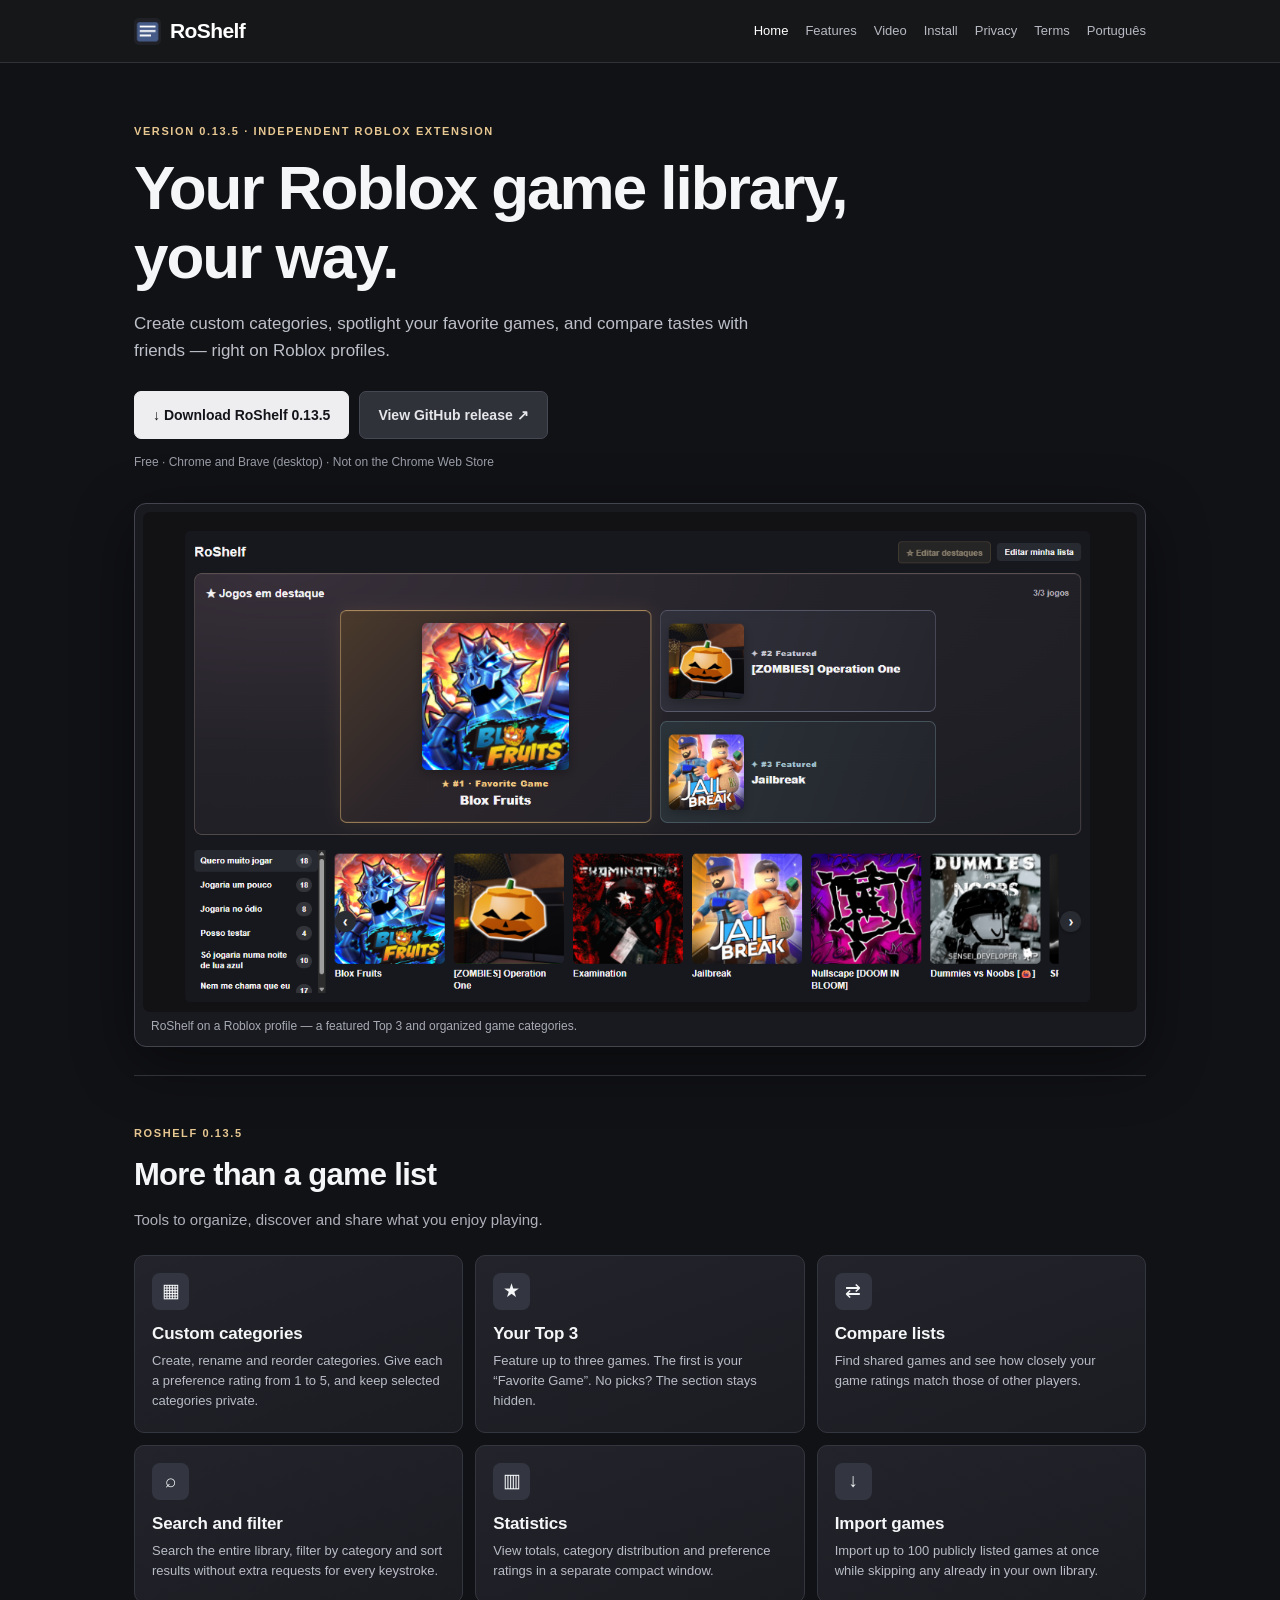
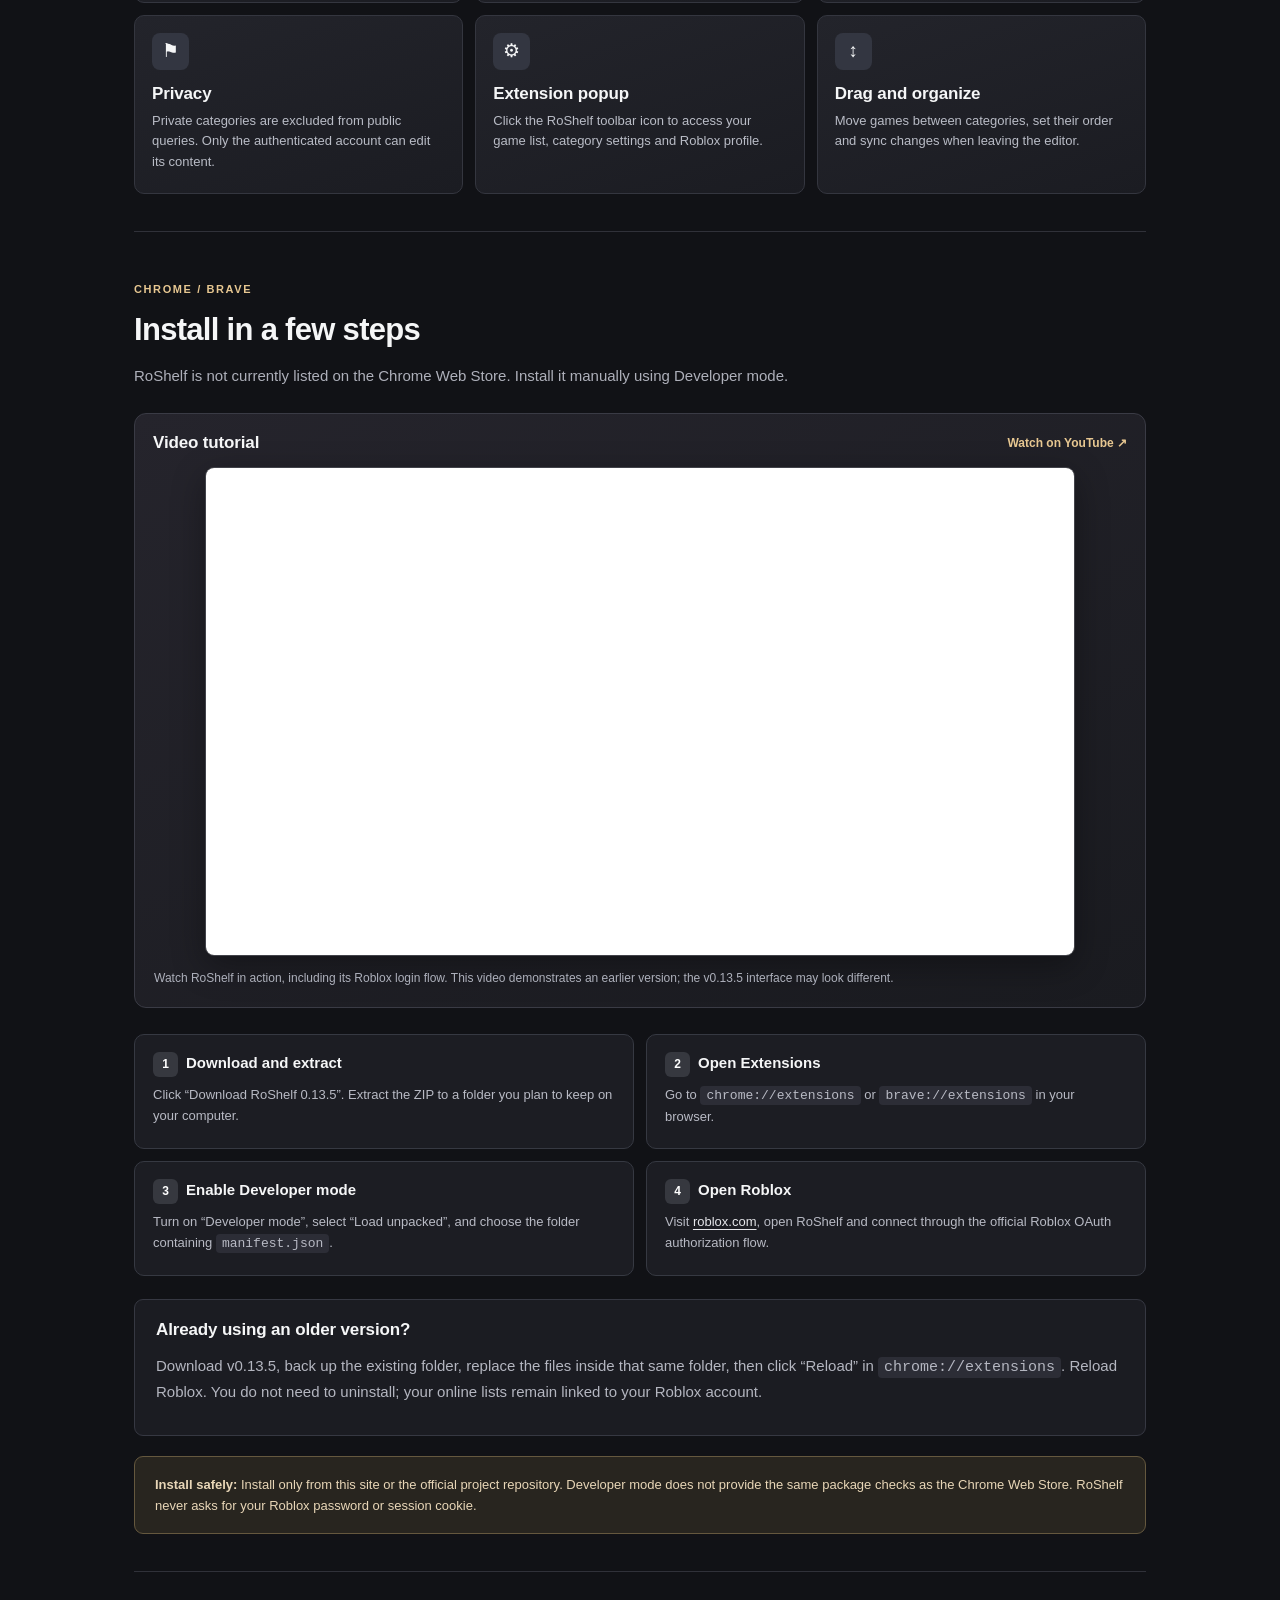
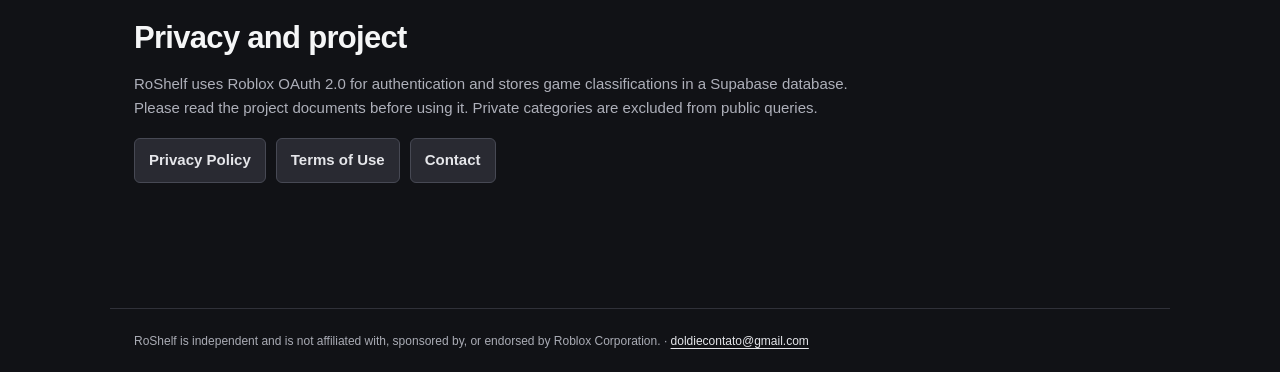
==== commit a865dc62: "Add files via upload" ====
--- a/index-en.html
+++ b/index-en.html
@@ -11,7 +11,7 @@
 </head>
 <body>
 <header><div><a class="brand" href="index-en.html"><img src="assets/icon128.png" alt="">RoShelf</a>
-<nav aria-label="Navigation"><a class="current" href="index-en.html">Home</a><a href="#features">Features</a><a href="#install">Install</a><a href="privacy.html">Privacy</a><a href="terms.html">Terms</a><a href="index.html">Português</a></nav></div></header>
+<nav aria-label="Navigation"><a class="current" href="index-en.html">Home</a><a href="#features">Features</a><a href="#video">Video</a><a href="#install">Install</a><a href="privacy.html">Privacy</a><a href="terms.html">Terms</a><a href="index.html">Português</a></nav></div></header>
 <main>
 <section class="hero"><p class="eyebrow">VERSION 0.13.5 · INDEPENDENT ROBLOX EXTENSION</p><h1>Your Roblox game library, your way.</h1><p class="lead">Create custom categories, spotlight your favorite games, and compare tastes with friends — right on Roblox profiles.</p>
 <div class="actions"><a class="action primary" href="downloads/RoShelf-v0.13.5.zip" download>↓ Download RoShelf 0.13.5</a><a class="action" href="https://github.com/Doudks/roshelf/releases/tag/v0.13.5" target="_blank" rel="noopener noreferrer">View GitHub release ↗</a></div>
@@ -26,7 +26,11 @@
 <article class="feature"><div class="feature-icon" aria-hidden="true">⚑</div><h3>Privacy</h3><p>Private categories are excluded from public queries. Only the authenticated account can edit its content.</p></article>
 <article class="feature"><div class="feature-icon" aria-hidden="true">⚙</div><h3>Extension popup</h3><p>Click the RoShelf toolbar icon to access your game list, category settings and Roblox profile.</p></article>
 <article class="feature"><div class="feature-icon" aria-hidden="true">↕</div><h3>Drag and organize</h3><p>Move games between categories, set their order and sync changes when leaving the editor.</p></article></div></section>
-<section class="block" id="install"><p class="eyebrow">Chrome / Brave</p><h2>Install in a few steps</h2><p class="sectionlead">RoShelf is not currently listed on the Chrome Web Store. Install it manually using Developer mode.</p><ol class="step-list"><li><strong><span class="step-number">1</span>Download and extract</strong><p>Click “Download RoShelf 0.13.5”. Extract the ZIP to a folder you plan to keep on your computer.</p></li>
+<section class="block" id="install"><p class="eyebrow">Chrome / Brave</p><h2>Install in a few steps</h2><p class="sectionlead">RoShelf is not currently listed on the Chrome Web Store. Install it manually using Developer mode.</p><div class="tutorial-video" id="video">
+  <div class="tutorial-video-head"><h3>Video tutorial</h3><a href="https://youtu.be/gu-Q5YUjLR8" target="_blank" rel="noopener noreferrer">Watch on YouTube ↗</a></div>
+  <div class="video-frame"><iframe src="https://www.youtube-nocookie.com/embed/gu-Q5YUjLR8" title="RoShelf YouTube tutorial and demo video" loading="lazy" referrerpolicy="strict-origin-when-cross-origin" allow="accelerometer; autoplay; clipboard-write; encrypted-media; gyroscope; picture-in-picture; web-share" allowfullscreen></iframe></div>
+  <p class="video-caption">Watch RoShelf in action, including its Roblox login flow. This video demonstrates an earlier version; the v0.13.5 interface may look different.</p>
+</div><ol class="step-list"><li><strong><span class="step-number">1</span>Download and extract</strong><p>Click “Download RoShelf 0.13.5”. Extract the ZIP to a folder you plan to keep on your computer.</p></li>
 <li><strong><span class="step-number">2</span>Open Extensions</strong><p>Go to <code>chrome://extensions</code> or <code>brave://extensions</code> in your browser.</p></li>
 <li><strong><span class="step-number">3</span>Enable Developer mode</strong><p>Turn on “Developer mode”, select “Load unpacked”, and choose the folder containing <code>manifest.json</code>.</p></li>
 <li><strong><span class="step-number">4</span>Open Roblox</strong><p>Visit <a href="https://www.roblox.com/" rel="noopener noreferrer" target="_blank">roblox.com</a>, open RoShelf and connect through the official Roblox OAuth authorization flow.</p></li></ol>
--- a/style.css
+++ b/style.css
@@ -46,3 +46,14 @@
 main:not(:has(.hero)) h1{font-size:clamp(29px,5vw,39px);letter-spacing:-.8px}
 @media(max-width:760px){.feature-grid{grid-template-columns:repeat(2,minmax(0,1fr))}.step-list{grid-template-columns:1fr}}
 @media(max-width:540px){header>div{align-items:flex-start;flex-direction:column;gap:9px;padding:12px 17px}nav{gap:12px;font-size:12px}main{padding:26px 17px 52px}.feature-grid{grid-template-columns:1fr}.feature{min-height:auto}.actions{display:grid;grid-template-columns:1fr}.action{width:100%}h1{letter-spacing:-1.4px}.lead{font-size:15px}.hero-preview{margin-top:20px}}
+
+/* Responsive, privacy-enhanced YouTube tutorial embed. */
+.tutorial-video{margin:25px 0 26px;padding:18px;border:1px solid #3a3b45;border-radius:12px;background:linear-gradient(155deg,#25242c,#1a1b20);scroll-margin-top:94px}
+.tutorial-video-head{display:flex;justify-content:space-between;align-items:center;gap:12px;flex-wrap:wrap;margin:0 0 12px}
+.tutorial-video-head h3{margin:0;font-size:17px}
+.tutorial-video-head a{font-size:12px;color:#e7c791;text-decoration:none;font-weight:700}
+.tutorial-video-head a:hover{text-decoration:underline}
+.video-frame{width:100%;max-width:870px;aspect-ratio:16 / 9;overflow:hidden;border-radius:9px;background:#09090c;border:1px solid #42434a;box-shadow:0 10px 34px #0005;margin-inline:auto}
+.video-frame iframe{display:block;width:100%;height:100%;border:0}
+.video-caption{font-size:12px;color:#adb0bb;margin:13px 1px 0}
+@media(max-width:540px){.tutorial-video{padding:11px}.tutorial-video-head{align-items:flex-start}.tutorial-video-head h3{font-size:15px}}
